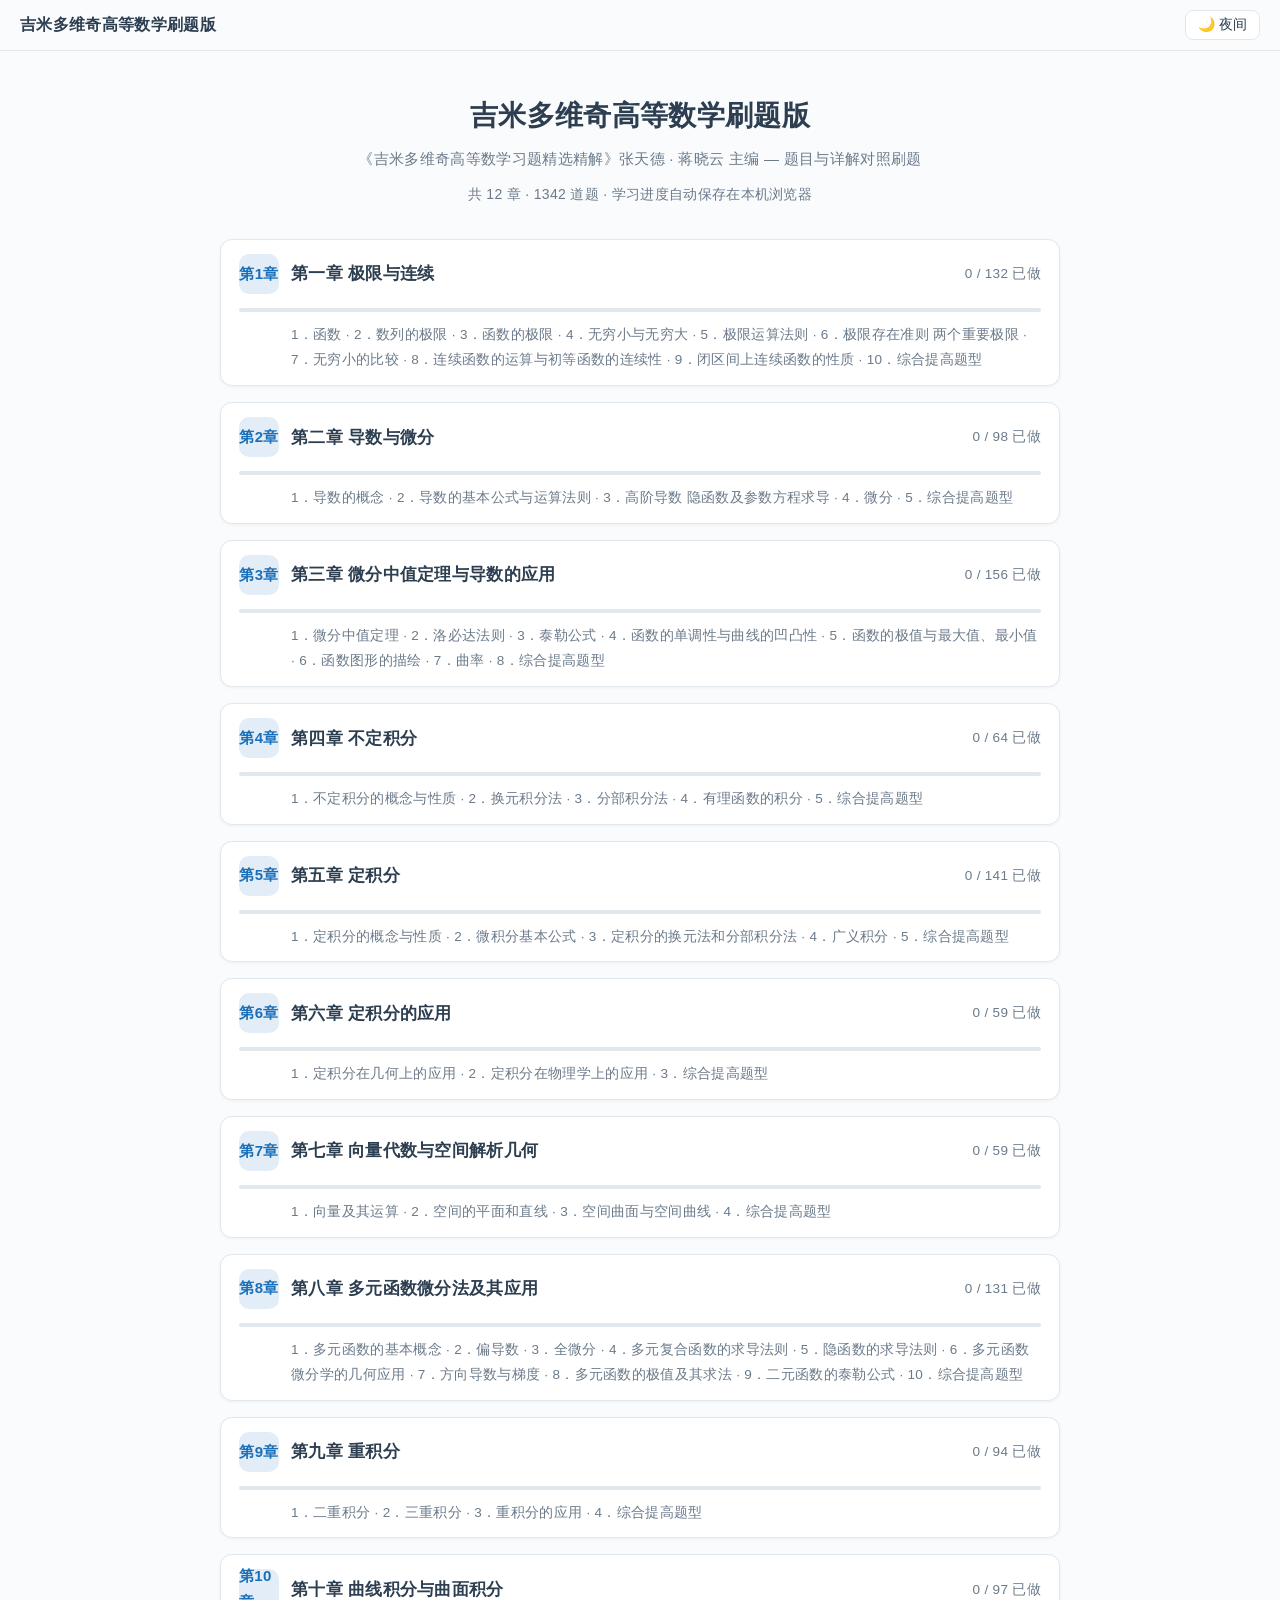
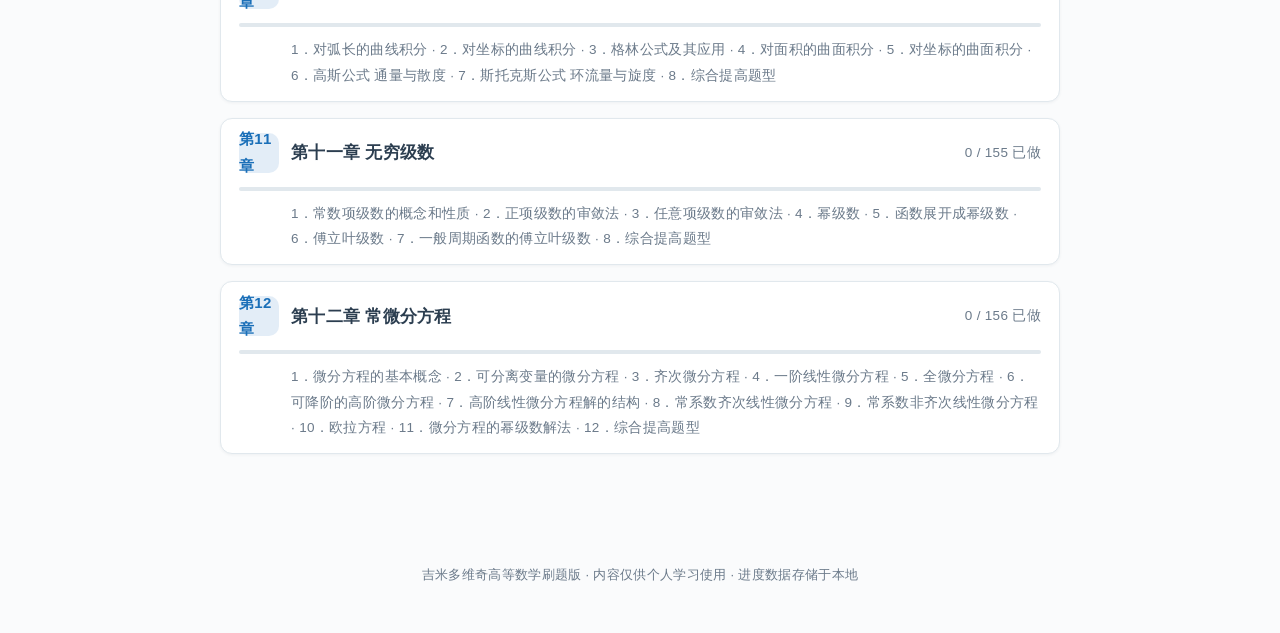
==== index.html @ fa7158d1 "init: 吉米多维奇高等数学刷题站 12章1342题" ====
<!DOCTYPE html>
<html lang="zh-CN">
<head>
<meta charset="UTF-8">
<meta name="viewport" content="width=device-width, initial-scale=1.0">
<title>吉米多维奇高等数学刷题版</title>
<meta name="description" content="吉米多维奇高等数学习题精选精解在线刷题：12章1342道高等数学习题与详解">
<link rel="stylesheet" href="assets/katex/katex.min.css">
<link rel="stylesheet" href="assets/style.css">
<script defer src="assets/katex/katex.min.js"></script>
<script defer src="assets/katex/auto-render.min.js"></script>
<script defer src="assets/script.js"></script>
</head>
<body>
<header class="topbar">
<span class="title">吉米多维奇高等数学刷题版</span>
<button class="icon-btn" id="theme-btn">🌙 夜间</button>
</header>
<div class="home-head">
<h1>吉米多维奇高等数学刷题版</h1>
<div class="sub">《吉米多维奇高等数学习题精选精解》张天德 · 蒋晓云 主编 — 题目与详解对照刷题</div>
<div class="stats">共 12 章 · 1342 道题 · 学习进度自动保存在本机浏览器</div>
</div>
<div class="chapter-list">
<div class="chapter-card">
<a class="ch-head" href="chapters/chapter-01.html">
<span class="ch-no">第1章</span>
<span class="ch-name">第一章 极限与连续</span>
<span class="ch-meta" id="ch-meta-1">0 / 132 已做 · 共132题</span>
</a>
<div class="progress-bar" data-ch-count="132" data-ch="1" style="margin:0 18px 10px;"><i></i></div>
<div class="ch-sec"><a href="chapters/chapter-01.html">1．函数</a> · <a href="chapters/chapter-01.html">2．数列的极限</a> · <a href="chapters/chapter-01.html">3．函数的极限</a> · <a href="chapters/chapter-01.html">4．无穷小与无穷大</a> · <a href="chapters/chapter-01.html">5．极限运算法则</a> · <a href="chapters/chapter-01.html">6．极限存在准则  两个重要极限</a> · <a href="chapters/chapter-01.html">7．无穷小的比较</a> · <a href="chapters/chapter-01.html">8．连续函数的运算与初等函数的连续性</a> · <a href="chapters/chapter-01.html">9．闭区间上连续函数的性质</a> · <a href="chapters/chapter-01.html">10．综合提高题型</a></div>
</div>
<div class="chapter-card">
<a class="ch-head" href="chapters/chapter-02.html">
<span class="ch-no">第2章</span>
<span class="ch-name">第二章 导数与微分</span>
<span class="ch-meta" id="ch-meta-2">0 / 98 已做 · 共98题</span>
</a>
<div class="progress-bar" data-ch-count="98" data-ch="2" style="margin:0 18px 10px;"><i></i></div>
<div class="ch-sec"><a href="chapters/chapter-02.html">1．导数的概念</a> · <a href="chapters/chapter-02.html">2．导数的基本公式与运算法则</a> · <a href="chapters/chapter-02.html">3．高阶导数  隐函数及参数方程求导</a> · <a href="chapters/chapter-02.html">4．微分</a> · <a href="chapters/chapter-02.html">5．综合提高题型</a></div>
</div>
<div class="chapter-card">
<a class="ch-head" href="chapters/chapter-03.html">
<span class="ch-no">第3章</span>
<span class="ch-name">第三章 微分中值定理与导数的应用</span>
<span class="ch-meta" id="ch-meta-3">0 / 156 已做 · 共156题</span>
</a>
<div class="progress-bar" data-ch-count="156" data-ch="3" style="margin:0 18px 10px;"><i></i></div>
<div class="ch-sec"><a href="chapters/chapter-03.html">1．微分中值定理</a> · <a href="chapters/chapter-03.html">2．洛必达法则</a> · <a href="chapters/chapter-03.html">3．泰勒公式</a> · <a href="chapters/chapter-03.html">4．函数的单调性与曲线的凹凸性</a> · <a href="chapters/chapter-03.html">5．函数的极值与最大值、最小值</a> · <a href="chapters/chapter-03.html">6．函数图形的描绘</a> · <a href="chapters/chapter-03.html">7．曲率</a> · <a href="chapters/chapter-03.html">8．综合提高题型</a></div>
</div>
<div class="chapter-card">
<a class="ch-head" href="chapters/chapter-04.html">
<span class="ch-no">第4章</span>
<span class="ch-name">第四章 不定积分</span>
<span class="ch-meta" id="ch-meta-4">0 / 64 已做 · 共64题</span>
</a>
<div class="progress-bar" data-ch-count="64" data-ch="4" style="margin:0 18px 10px;"><i></i></div>
<div class="ch-sec"><a href="chapters/chapter-04.html">1．不定积分的概念与性质</a> · <a href="chapters/chapter-04.html">2．换元积分法</a> · <a href="chapters/chapter-04.html">3．分部积分法</a> · <a href="chapters/chapter-04.html">4．有理函数的积分</a> · <a href="chapters/chapter-04.html">5．综合提高题型</a></div>
</div>
<div class="chapter-card">
<a class="ch-head" href="chapters/chapter-05.html">
<span class="ch-no">第5章</span>
<span class="ch-name">第五章 定积分</span>
<span class="ch-meta" id="ch-meta-5">0 / 141 已做 · 共141题</span>
</a>
<div class="progress-bar" data-ch-count="141" data-ch="5" style="margin:0 18px 10px;"><i></i></div>
<div class="ch-sec"><a href="chapters/chapter-05.html">1．定积分的概念与性质</a> · <a href="chapters/chapter-05.html">2．微积分基本公式</a> · <a href="chapters/chapter-05.html">3．定积分的换元法和分部积分法</a> · <a href="chapters/chapter-05.html">4．广义积分</a> · <a href="chapters/chapter-05.html">5．综合提高题型</a></div>
</div>
<div class="chapter-card">
<a class="ch-head" href="chapters/chapter-06.html">
<span class="ch-no">第6章</span>
<span class="ch-name">第六章 定积分的应用</span>
<span class="ch-meta" id="ch-meta-6">0 / 59 已做 · 共59题</span>
</a>
<div class="progress-bar" data-ch-count="59" data-ch="6" style="margin:0 18px 10px;"><i></i></div>
<div class="ch-sec"><a href="chapters/chapter-06.html">1．定积分在几何上的应用</a> · <a href="chapters/chapter-06.html">2．定积分在物理学上的应用</a> · <a href="chapters/chapter-06.html">3．综合提高题型</a></div>
</div>
<div class="chapter-card">
<a class="ch-head" href="chapters/chapter-07.html">
<span class="ch-no">第7章</span>
<span class="ch-name">第七章 向量代数与空间解析几何</span>
<span class="ch-meta" id="ch-meta-7">0 / 59 已做 · 共59题</span>
</a>
<div class="progress-bar" data-ch-count="59" data-ch="7" style="margin:0 18px 10px;"><i></i></div>
<div class="ch-sec"><a href="chapters/chapter-07.html">1．向量及其运算</a> · <a href="chapters/chapter-07.html">2．空间的平面和直线</a> · <a href="chapters/chapter-07.html">3．空间曲面与空间曲线</a> · <a href="chapters/chapter-07.html">4．综合提高题型</a></div>
</div>
<div class="chapter-card">
<a class="ch-head" href="chapters/chapter-08.html">
<span class="ch-no">第8章</span>
<span class="ch-name">第八章 多元函数微分法及其应用</span>
<span class="ch-meta" id="ch-meta-8">0 / 131 已做 · 共131题</span>
</a>
<div class="progress-bar" data-ch-count="131" data-ch="8" style="margin:0 18px 10px;"><i></i></div>
<div class="ch-sec"><a href="chapters/chapter-08.html">1．多元函数的基本概念</a> · <a href="chapters/chapter-08.html">2．偏导数</a> · <a href="chapters/chapter-08.html">3．全微分</a> · <a href="chapters/chapter-08.html">4．多元复合函数的求导法则</a> · <a href="chapters/chapter-08.html">5．隐函数的求导法则</a> · <a href="chapters/chapter-08.html">6．多元函数微分学的几何应用</a> · <a href="chapters/chapter-08.html">7．方向导数与梯度</a> · <a href="chapters/chapter-08.html">8．多元函数的极值及其求法</a> · <a href="chapters/chapter-08.html">9．二元函数的泰勒公式</a> · <a href="chapters/chapter-08.html">10．综合提高题型</a></div>
</div>
<div class="chapter-card">
<a class="ch-head" href="chapters/chapter-09.html">
<span class="ch-no">第9章</span>
<span class="ch-name">第九章 重积分</span>
<span class="ch-meta" id="ch-meta-9">0 / 94 已做 · 共94题</span>
</a>
<div class="progress-bar" data-ch-count="94" data-ch="9" style="margin:0 18px 10px;"><i></i></div>
<div class="ch-sec"><a href="chapters/chapter-09.html">1．二重积分</a> · <a href="chapters/chapter-09.html">2．三重积分</a> · <a href="chapters/chapter-09.html">3．重积分的应用</a> · <a href="chapters/chapter-09.html">4．综合提高题型</a></div>
</div>
<div class="chapter-card">
<a class="ch-head" href="chapters/chapter-10.html">
<span class="ch-no">第10章</span>
<span class="ch-name">第十章 曲线积分与曲面积分</span>
<span class="ch-meta" id="ch-meta-10">0 / 97 已做 · 共97题</span>
</a>
<div class="progress-bar" data-ch-count="97" data-ch="10" style="margin:0 18px 10px;"><i></i></div>
<div class="ch-sec"><a href="chapters/chapter-10.html">1．对弧长的曲线积分</a> · <a href="chapters/chapter-10.html">2．对坐标的曲线积分</a> · <a href="chapters/chapter-10.html">3．格林公式及其应用</a> · <a href="chapters/chapter-10.html">4．对面积的曲面积分</a> · <a href="chapters/chapter-10.html">5．对坐标的曲面积分</a> · <a href="chapters/chapter-10.html">6．高斯公式  通量与散度</a> · <a href="chapters/chapter-10.html">7．斯托克斯公式  环流量与旋度</a> · <a href="chapters/chapter-10.html">8．综合提高题型</a></div>
</div>
<div class="chapter-card">
<a class="ch-head" href="chapters/chapter-11.html">
<span class="ch-no">第11章</span>
<span class="ch-name">第十一章 无穷级数</span>
<span class="ch-meta" id="ch-meta-11">0 / 155 已做 · 共155题</span>
</a>
<div class="progress-bar" data-ch-count="155" data-ch="11" style="margin:0 18px 10px;"><i></i></div>
<div class="ch-sec"><a href="chapters/chapter-11.html">1．常数项级数的概念和性质</a> · <a href="chapters/chapter-11.html">2．正项级数的审敛法</a> · <a href="chapters/chapter-11.html">3．任意项级数的审敛法</a> · <a href="chapters/chapter-11.html">4．幂级数</a> · <a href="chapters/chapter-11.html">5．函数展开成幂级数</a> · <a href="chapters/chapter-11.html">6．傅立叶级数</a> · <a href="chapters/chapter-11.html">7．一般周期函数的傅立叶级数</a> · <a href="chapters/chapter-11.html">8．综合提高题型</a></div>
</div>
<div class="chapter-card">
<a class="ch-head" href="chapters/chapter-12.html">
<span class="ch-no">第12章</span>
<span class="ch-name">第十二章 常微分方程</span>
<span class="ch-meta" id="ch-meta-12">0 / 156 已做 · 共156题</span>
</a>
<div class="progress-bar" data-ch-count="156" data-ch="12" style="margin:0 18px 10px;"><i></i></div>
<div class="ch-sec"><a href="chapters/chapter-12.html">1．微分方程的基本概念</a> · <a href="chapters/chapter-12.html">2．可分离变量的微分方程</a> · <a href="chapters/chapter-12.html">3．齐次微分方程</a> · <a href="chapters/chapter-12.html">4．一阶线性微分方程</a> · <a href="chapters/chapter-12.html">5．全微分方程</a> · <a href="chapters/chapter-12.html">6．可降阶的高阶微分方程</a> · <a href="chapters/chapter-12.html">7．高阶线性微分方程解的结构</a> · <a href="chapters/chapter-12.html">8．常系数齐次线性微分方程</a> · <a href="chapters/chapter-12.html">9．常系数非齐次线性微分方程</a> · <a href="chapters/chapter-12.html">10．欧拉方程</a> · <a href="chapters/chapter-12.html">11．微分方程的幂级数解法</a> · <a href="chapters/chapter-12.html">12．综合提高题型</a></div>
</div>
</div>
<footer>吉米多维奇高等数学刷题版 · 内容仅供个人学习使用 · 进度数据存储于本地</footer>
</body>
</html>
---- assets/style.css ----
/* ============================================================
   吉米多维奇高等数学习题精选精解 · 刷题版
   全局样式 —— 护眼浅色 / 深色双主题，完全响应式
   ============================================================ */

:root {
  --bg: #fafbfc;
  --bg-card: #ffffff;
  --bg-answer: #eaf7ef;
  --bg-hover: #f0f4f8;
  --text: #2c3e50;
  --text-soft: #6b7a8a;
  --qnum: #1a6fb8;
  --answer: #27ae60;
  --border: #e1e8ed;
  --accent: #1a6fb8;
  --shadow: 0 1px 3px rgba(44, 62, 80, 0.06);
  --shadow-lg: 0 4px 16px rgba(44, 62, 80, 0.1);
  --kbd-bg: #eef2f6;
}

html[data-theme='dark'] {
  --bg: #1a2129;
  --bg-card: #222b36;
  --bg-answer: #1d3229;
  --bg-hover: #2a3442;
  --text: #cfd8e3;
  --text-soft: #8494a7;
  --qnum: #5aa7e8;
  --answer: #3fc776;
  --border: #33404f;
  --accent: #5aa7e8;
  --shadow: 0 1px 3px rgba(0, 0, 0, 0.3);
  --shadow-lg: 0 4px 16px rgba(0, 0, 0, 0.4);
  --kbd-bg: #2a3442;
}

* { box-sizing: border-box; }

html { scroll-behavior: smooth; scroll-padding-top: 76px; }

body {
  margin: 0;
  background: var(--bg);
  color: var(--text);
  font-family: -apple-system, BlinkMacSystemFont, 'Segoe UI', 'PingFang SC',
    'Hiragino Sans GB', 'Microsoft YaHei', 'Noto Sans SC', sans-serif;
  font-size: 16px;
  line-height: 1.75;
  letter-spacing: 0.02em;
  transition: background 0.25s ease, color 0.25s ease;
}

/* ---------- 顶栏 ---------- */
.topbar {
  position: sticky;
  top: 0;
  z-index: 50;
  display: flex;
  align-items: center;
  gap: 12px;
  padding: 10px 20px;
  background: color-mix(in srgb, var(--bg) 88%, transparent);
  backdrop-filter: blur(8px);
  border-bottom: 1px solid var(--border);
}
.topbar .back {
  display: inline-flex;
  align-items: center;
  gap: 6px;
  color: var(--accent);
  text-decoration: none;
  font-weight: 600;
  padding: 4px 10px;
  border-radius: 8px;
  white-space: nowrap;
}
.topbar .back:hover { background: var(--bg-hover); }
.topbar .title {
  flex: 1;
  min-width: 0;
  font-weight: 700;
  font-size: 16px;
  white-space: nowrap;
  overflow: hidden;
  text-overflow: ellipsis;
}
.icon-btn {
  border: 1px solid var(--border);
  background: var(--bg-card);
  color: var(--text);
  border-radius: 8px;
  padding: 5px 12px;
  font-size: 14px;
  cursor: pointer;
  white-space: nowrap;
  transition: background 0.15s ease;
}
.icon-btn:hover { background: var(--bg-hover); }

/* ---------- 布局 ---------- */
.layout {
  display: flex;
  max-width: 1240px;
  margin: 0 auto;
  align-items: flex-start;
}
.sidebar {
  position: sticky;
  top: 64px;
  width: 232px;
  flex: none;
  max-height: calc(100vh - 80px);
  overflow-y: auto;
  padding: 18px 8px 40px 16px;
  font-size: 14px;
}
.main {
  flex: 1;
  min-width: 0;
  max-width: 880px;
  margin: 0 auto;
  padding: 24px 20px 120px;
}

/* ---------- 侧边栏 ---------- */
.sidebar h3 {
  margin: 14px 0 6px;
  font-size: 13px;
  color: var(--text-soft);
  font-weight: 600;
}
.sidebar .sec {
  display: block;
  color: var(--text);
  text-decoration: none;
  padding: 3px 8px;
  border-radius: 6px;
  line-height: 1.5;
}
.sidebar .sec:hover { background: var(--bg-hover); }
.sidebar .sec.active { background: var(--bg-hover); color: var(--qnum); font-weight: 600; }
.sidebar .qindex { display: flex; flex-wrap: wrap; gap: 4px; }
.sidebar .qindex a {
  display: inline-block;
  min-width: 34px;
  text-align: center;
  padding: 1px 4px;
  border-radius: 6px;
  color: var(--text-soft);
  text-decoration: none;
  font-size: 13px;
  border: 1px solid transparent;
}
.sidebar .qindex a:hover { background: var(--bg-hover); color: var(--qnum); }
.sidebar .qindex a.done { color: var(--answer); border-color: var(--answer); }
.sidebar .qindex a.active { background: var(--qnum); color: #fff; }

/* ---------- 首页 ---------- */
.home-head {
  max-width: 880px;
  margin: 0 auto;
  padding: 40px 20px 8px;
  text-align: center;
}
.home-head h1 { font-size: 28px; margin: 0 0 6px; color: var(--text); }
.home-head .sub { color: var(--text-soft); font-size: 15px; }
.home-head .stats { margin-top: 10px; color: var(--text-soft); font-size: 14px; }

.chapter-list { max-width: 880px; margin: 24px auto 80px; padding: 0 20px; }
.chapter-card {
  background: var(--bg-card);
  border: 1px solid var(--border);
  border-radius: 12px;
  box-shadow: var(--shadow);
  margin-bottom: 16px;
  overflow: hidden;
  transition: box-shadow 0.2s ease;
}
.chapter-card:hover { box-shadow: var(--shadow-lg); }
.chapter-card .ch-head {
  display: flex;
  align-items: center;
  gap: 12px;
  padding: 14px 18px;
  text-decoration: none;
  color: var(--text);
}
.chapter-card .ch-head:hover { background: var(--bg-hover); }
.ch-no {
  flex: none;
  width: 40px;
  height: 40px;
  border-radius: 10px;
  background: color-mix(in srgb, var(--qnum) 12%, transparent);
  color: var(--qnum);
  font-weight: 700;
  display: flex;
  align-items: center;
  justify-content: center;
  font-size: 15px;
}
.chapter-card .ch-name { flex: 1; font-weight: 700; font-size: 16.5px; }
.chapter-card .ch-meta { color: var(--text-soft); font-size: 13.5px; white-space: nowrap; }
.chapter-card .ch-sec {
  padding: 0 18px 12px 70px;
  color: var(--text-soft);
  font-size: 13.5px;
  line-height: 1.9;
}
.chapter-card .ch-sec a { color: inherit; text-decoration: none; }
.chapter-card .ch-sec a:hover { color: var(--qnum); }
.progress-bar {
  height: 4px;
  background: var(--border);
  border-radius: 2px;
  margin: 0 18px 14px 70px;
  overflow: hidden;
}
.progress-bar > i {
  display: block;
  height: 100%;
  width: 0;
  background: var(--answer);
  border-radius: 2px;
  transition: width 0.3s ease;
}

/* ---------- 节首知识提要 ---------- */
.sec-h {
  margin: 30px 0 12px;
  font-size: 20px;
  color: var(--qnum);
  border-bottom: 2px solid var(--border);
  padding-bottom: 8px;
  scroll-margin-top: 76px;
}
.grp-h {
  margin: 22px 0 10px;
  font-size: 16px;
  color: var(--text);
  opacity: 0.85;
}
.sec-intro {
  background: var(--bg-hover);
  border-left: 3px solid var(--qnum);
  padding: 10px 14px;
  border-radius: 0 8px 8px 0;
  font-size: 14.5px;
  color: var(--text-soft);
  margin: 0 0 16px;
  white-space: pre-wrap;
  line-height: 1.8;
}

/* ---------- 题卡 ---------- */
.problem {
  background: var(--bg-card);
  border: 1px solid var(--border);
  border-radius: 12px;
  box-shadow: var(--shadow);
  margin-bottom: 22px;
  padding: 18px 22px 16px;
  content-visibility: auto;
  contain-intrinsic-size: auto 320px;
  scroll-margin-top: 76px;
}
.problem .q-head {
  display: flex;
  align-items: baseline;
  gap: 10px;
  margin-bottom: 8px;
}
.problem .q-no {
  color: var(--qnum);
  font-weight: 700;
  font-size: 17px;
  white-space: nowrap;
  cursor: default;
  border-radius: 6px;
  padding: 0 4px;
}
.problem .q-no:hover { background: var(--bg-hover); }
.problem .q-group { color: var(--text-soft); font-size: 13px; }
.problem .q-stem { font-weight: 500; white-space: pre-wrap; }
.problem .q-stem p { margin: 6px 0; }
.solution .sol-body { white-space: pre-wrap; }
.answer-line .ans-body { white-space: pre-wrap; }
.problem hr.div {
  border: none;
  border-top: 1px dashed var(--border);
  margin: 12px 0;
}
.solution-toggle {
  border: none;
  background: none;
  color: var(--accent);
  font-size: 14px;
  cursor: pointer;
  padding: 2px 0;
  font-weight: 600;
}
.solution-toggle:hover { text-decoration: underline; }
.solution {
  overflow: hidden;
  max-height: 6000px;
  transition: max-height 0.35s ease, opacity 0.3s ease;
  opacity: 1;
}
.problem.collapsed .solution { max-height: 0; opacity: 0; }
.solution .sol-label {
  color: var(--text-soft);
  font-weight: 700;
  font-size: 14.5px;
  margin: 4px 0;
}
.solution p { margin: 8px 0; }
.answer-line {
  margin-top: 12px;
  padding: 10px 14px;
  background: var(--bg-answer);
  border-left: 3px solid var(--answer);
  border-radius: 0 8px 8px 0;
  color: var(--text);
}
.answer-line .ans-label { color: var(--answer); font-weight: 700; margin-right: 8px; }
.figure-note {
  background: var(--bg-hover);
  border: 1px dashed var(--border);
  border-radius: 8px;
  padding: 8px 12px;
  color: var(--text-soft);
  font-size: 14.5px;
  margin: 8px 0;
}
.figure-note::before { content: '📐 附图说明：'; font-weight: 600; }
.book-note { color: var(--text-soft); font-size: 13px; }
.unknown {
  background: #fdf3d7;
  border-radius: 4px;
  padding: 0 3px;
  border-bottom: 1px dotted #d4a72c;
}
html[data-theme='dark'] .unknown { background: #3d3524; }

/* ---------- 公式 ---------- */
.katex { font-size: 1.06em; }
.katex-display {
  margin: 10px 0;
  overflow-x: auto;
  overflow-y: hidden;
  padding: 2px 0;
}

/* ---------- 上下题悬浮导航 ---------- */
.qnav {
  position: fixed;
  right: 22px;
  bottom: 26px;
  display: flex;
  flex-direction: column;
  gap: 8px;
  z-index: 40;
}
.qnav button {
  width: 44px;
  height: 44px;
  border-radius: 50%;
  border: 1px solid var(--border);
  background: var(--bg-card);
  color: var(--accent);
  font-size: 18px;
  cursor: pointer;
  box-shadow: var(--shadow-lg);
  transition: transform 0.15s ease, background 0.15s ease;
}
.qnav button:hover { background: var(--bg-hover); transform: translateY(-1px); }

/* ---------- 已做标记 ---------- */
.done-btn {
  border: 1px solid var(--border);
  background: var(--bg-card);
  color: var(--text-soft);
  border-radius: 999px;
  font-size: 12.5px;
  padding: 1px 10px;
  cursor: pointer;
  transition: all 0.15s ease;
}
.done-btn:hover { border-color: var(--answer); color: var(--answer); }
.done-btn.on {
  background: var(--answer);
  border-color: var(--answer);
  color: #fff;
}

/* ---------- 页脚 ---------- */
footer {
  text-align: center;
  color: var(--text-soft);
  font-size: 13px;
  padding: 30px 16px 46px;
}

/* ---------- 响应式 ---------- */
.sidebar-toggle { display: none; }
@media (max-width: 1020px) {
  .layout { display: block; }
  .sidebar {
    position: fixed;
    left: 0;
    top: 0;
    bottom: 0;
    width: 280px;
    max-height: none;
    background: var(--bg-card);
    border-right: 1px solid var(--border);
    z-index: 100;
    transform: translateX(-102%);
    transition: transform 0.25s ease;
    padding-top: 66px;
    box-shadow: var(--shadow-lg);
  }
  body.sidebar-open .sidebar { transform: translateX(0); }
  .sidebar-toggle {
    display: inline-flex;
    align-items: center;
    gap: 6px;
  }
  .sidebar-mask {
    display: none;
    position: fixed;
    inset: 0;
    background: rgba(0, 0, 0, 0.35);
    z-index: 90;
  }
  body.sidebar-open .sidebar-mask { display: block; }
  .main { padding: 18px 14px 120px; }
  .problem { padding: 14px 16px 12px; }
  .home-head h1 { font-size: 22px; }
  .chapter-card .ch-sec { padding-left: 18px; }
  .progress-bar { margin-left: 18px; }
  .qnav { right: 14px; bottom: 18px; }
}
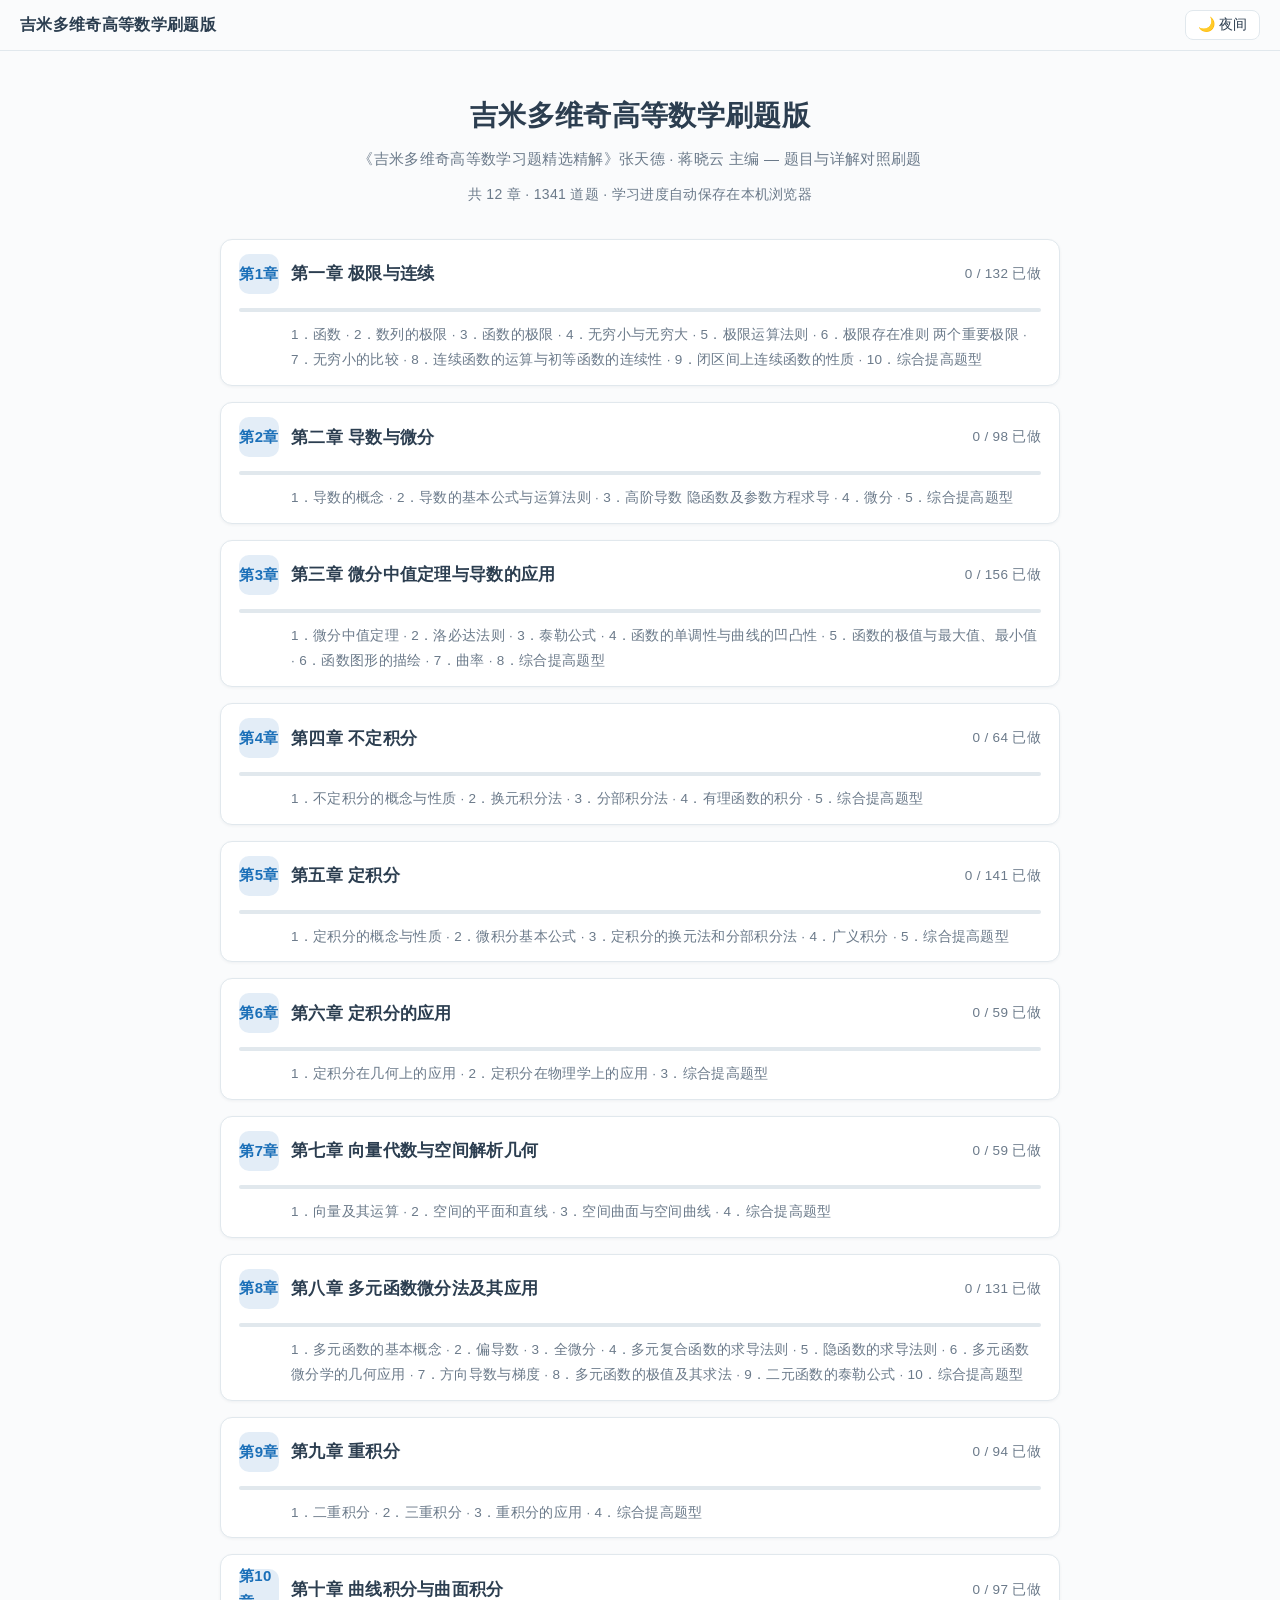
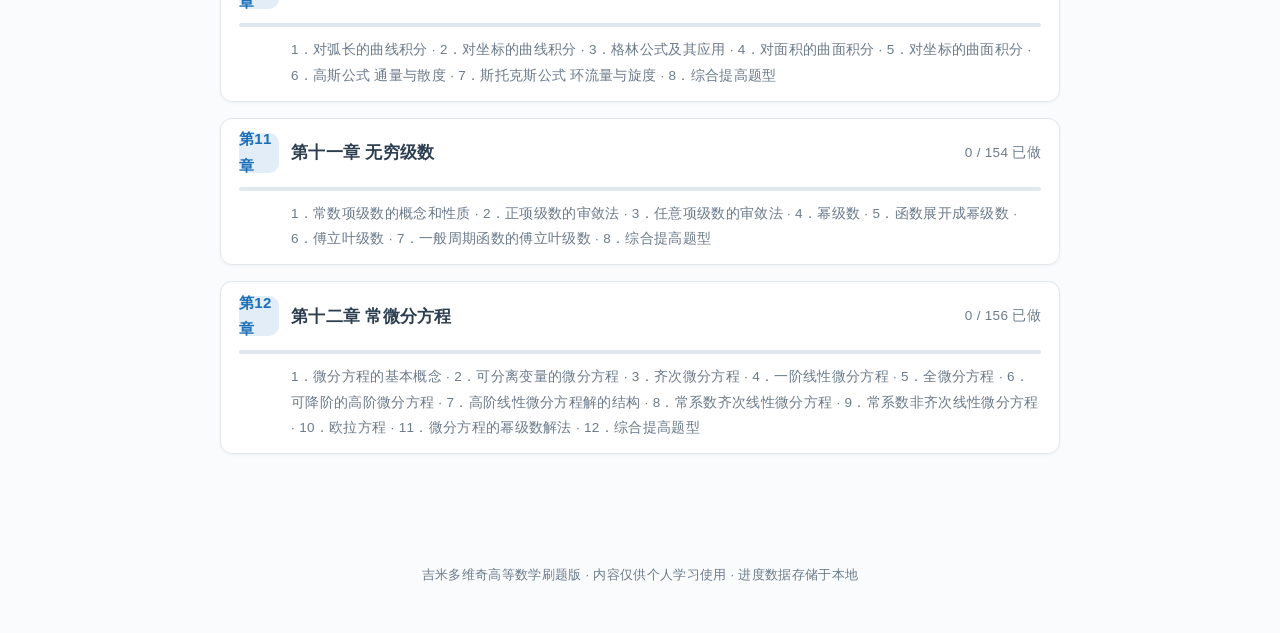
==== commit 4f163c95: "终版：1341题勘误修正（q1162合并、复核50处），题号1..1341连续校验通过" ====
--- a/index.html
+++ b/index.html
@@ -4,7 +4,7 @@
 <meta charset="UTF-8">
 <meta name="viewport" content="width=device-width, initial-scale=1.0">
 <title>吉米多维奇高等数学刷题版</title>
-<meta name="description" content="吉米多维奇高等数学习题精选精解在线刷题：12章1342道高等数学习题与详解">
+<meta name="description" content="吉米多维奇高等数学习题精选精解在线刷题：12章1341道高等数学习题与详解">
 <link rel="stylesheet" href="assets/katex/katex.min.css">
 <link rel="stylesheet" href="assets/style.css">
 <script defer src="assets/katex/katex.min.js"></script>
@@ -19,7 +19,7 @@
 <div class="home-head">
 <h1>吉米多维奇高等数学刷题版</h1>
 <div class="sub">《吉米多维奇高等数学习题精选精解》张天德 · 蒋晓云 主编 — 题目与详解对照刷题</div>
-<div class="stats">共 12 章 · 1342 道题 · 学习进度自动保存在本机浏览器</div>
+<div class="stats">共 12 章 · 1341 道题 · 学习进度自动保存在本机浏览器</div>
 </div>
 <div class="chapter-list">
 <div class="chapter-card">
@@ -116,9 +116,9 @@
 <a class="ch-head" href="chapters/chapter-11.html">
 <span class="ch-no">第11章</span>
 <span class="ch-name">第十一章 无穷级数</span>
-<span class="ch-meta" id="ch-meta-11">0 / 155 已做 · 共155题</span>
+<span class="ch-meta" id="ch-meta-11">0 / 154 已做 · 共154题</span>
 </a>
-<div class="progress-bar" data-ch-count="155" data-ch="11" style="margin:0 18px 10px;"><i></i></div>
+<div class="progress-bar" data-ch-count="154" data-ch="11" style="margin:0 18px 10px;"><i></i></div>
 <div class="ch-sec"><a href="chapters/chapter-11.html">1．常数项级数的概念和性质</a> · <a href="chapters/chapter-11.html">2．正项级数的审敛法</a> · <a href="chapters/chapter-11.html">3．任意项级数的审敛法</a> · <a href="chapters/chapter-11.html">4．幂级数</a> · <a href="chapters/chapter-11.html">5．函数展开成幂级数</a> · <a href="chapters/chapter-11.html">6．傅立叶级数</a> · <a href="chapters/chapter-11.html">7．一般周期函数的傅立叶级数</a> · <a href="chapters/chapter-11.html">8．综合提高题型</a></div>
 </div>
 <div class="chapter-card">
